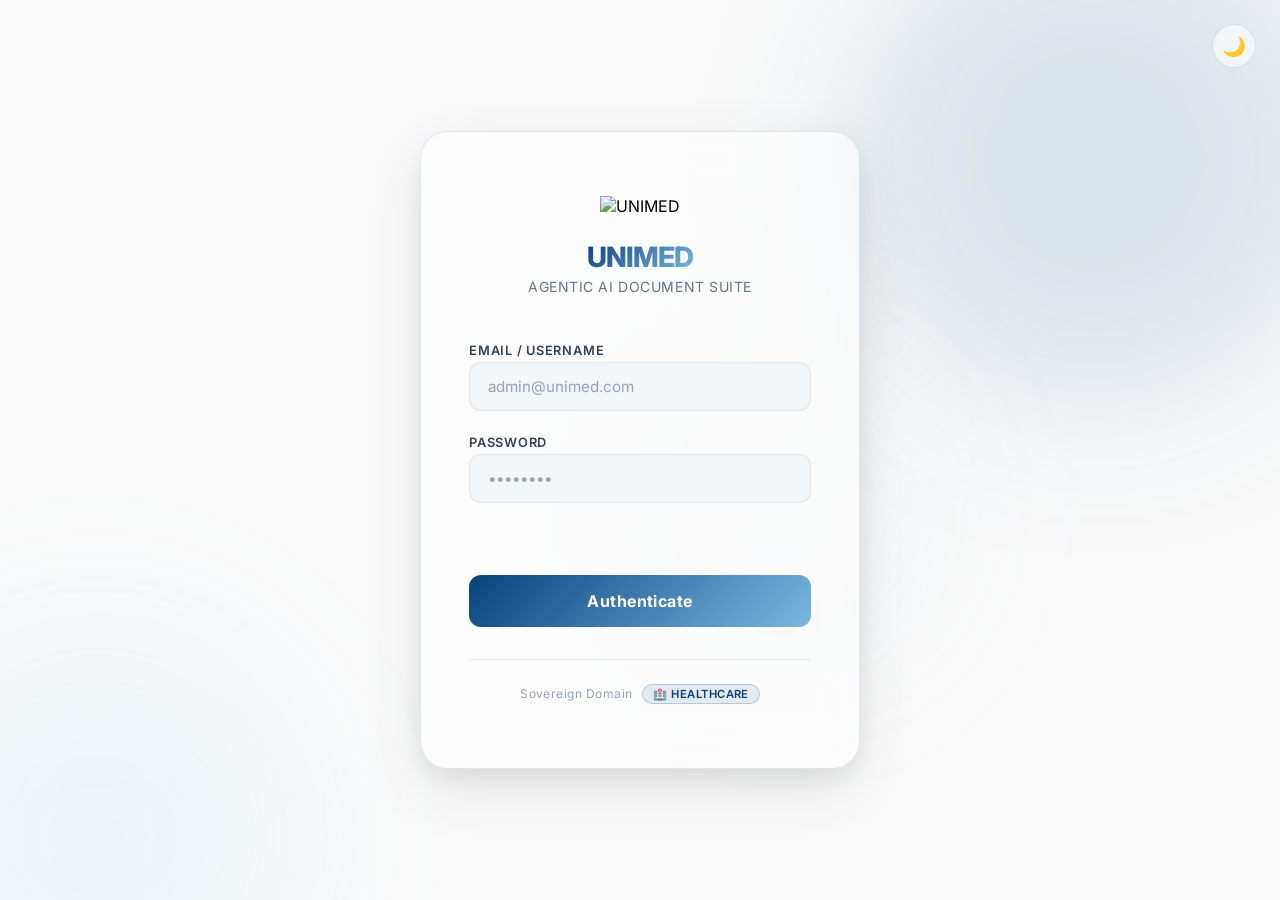
==== login.html @ e809a639 "UNIMED Agentic AI — Phase 3 UAT & Accuracy Tuning" ====
<!DOCTYPE html>
<html lang="en" dir="ltr" data-theme="dark">

<head>
    <meta charset="UTF-8">
    <meta name="viewport" content="width=device-width, initial-scale=1.0">
    <meta name="description" content="UNIMED Agentic AI — Secure Login Gateway for Document Integration Suite">
    <title>UNIMED — Secure Login</title>
    <link rel="icon" href="assets/unimed-logo-official.svg" type="image/svg+xml">
    <link rel="stylesheet" href="css/variables.css">
    <link rel="stylesheet" href="css/login.css">
    <style>
        *,
        *::before,
        *::after {
            margin: 0;
            padding: 0;
            box-sizing: border-box;
        }

        html {
            -webkit-font-smoothing: antialiased;
        }

        body {
            font-family: var(--font-primary);
        }
    </style>
</head>

<body>
    <!-- Theme Toggle -->
    <button class="login-theme-toggle" id="themeToggle" aria-label="Toggle theme">☀️</button>

    <div class="login-universe" id="loginUniverse">
        <!-- Animated Background Orbs -->
        <div class="login-orb login-orb--1"></div>
        <div class="login-orb login-orb--2"></div>
        <div class="login-orb login-orb--3"></div>

        <!-- Login Card -->
        <div class="login-card" data-domain="HEALTHCARE">
            <div class="login-brand">
                <img src="assets/unimed-logo-official.svg" alt="UNIMED" class="login-logo">
                <h1 class="login-title"><span data-i18n="loginTitle">UNIMED</span></h1>
                <p class="login-subtitle" data-i18n="loginSubtitle">Agentic AI Document Suite</p>
            </div>

            <form class="login-form" id="loginForm" autocomplete="off">
                <div class="form-group">
                    <label class="form-label" for="loginEmail" data-i18n="emailLabel">Email / Username</label>
                    <input class="form-input" type="text" id="loginEmail" placeholder="admin@unimed.com" required>
                </div>
                <div class="form-group">
                    <label class="form-label" for="loginPassword" data-i18n="passwordLabel">Password</label>
                    <input class="form-input" type="password" id="loginPassword" placeholder="••••••••" required>
                </div>

                <p class="login-error" id="loginError" data-i18n-error></p>

                <button class="login-btn" type="submit" id="loginBtn">
                    <span data-i18n="loginBtn">Authenticate</span>
                </button>
            </form>

            <div class="login-footer">
                <p class="login-footer-text">
                    <span data-i18n="domainLock">Sovereign Domain</span>
                    <span class="domain-badge">🏥 HEALTHCARE</span>
                </p>
            </div>
        </div>
    </div>

    <script src="js/ThemeEngine.js"></script>
    <script src="js/AuthGateway.js"></script>
    <script>
        // ── Initialize Theme ──
        ThemeEngine.init();

        document.getElementById('themeToggle').addEventListener('click', () => {
            ThemeEngine.toggle();
            document.getElementById('themeToggle').textContent = ThemeEngine.current() === 'dark' ? '☀️' : '🌙';
        });

        // Set initial icon
        document.getElementById('themeToggle').textContent = ThemeEngine.current() === 'dark' ? '☀️' : '🌙';

        // ── Login Handler ──
        document.getElementById('loginForm').addEventListener('submit', async (e) => {
            e.preventDefault();
            const email = document.getElementById('loginEmail').value.trim();
            const password = document.getElementById('loginPassword').value;
            const errorEl = document.getElementById('loginError');
            const btn = document.getElementById('loginBtn');

            errorEl.classList.remove('visible');
            btn.disabled = true;
            btn.querySelector('span').textContent = '⏳';

            // Simulate auth delay for premium feel
            await new Promise(r => setTimeout(r, 600));

            const result = AuthGateway.authenticate(email, password);

            if (result.success) {
                // Story-Flow exit transition
                const universe = document.getElementById('loginUniverse');
                universe.classList.add('story-exit');

                // Wait for animation to complete, then redirect
                await new Promise(r => setTimeout(r, 750));
                window.location.href = 'index.html';
            } else {
                errorEl.textContent = result.message;
                errorEl.classList.add('visible');
                btn.disabled = false;
                btn.querySelector('span').textContent = 'Authenticate';

                // Shake the card
                const card = document.querySelector('.login-card');
                card.style.animation = 'none';
                card.offsetHeight; // trigger reflow
                card.style.animation = 'shake 0.5s ease';
            }
        });
    </script>

    <style>
        @keyframes shake {

            0%,
            100% {
                transform: translateX(0);
            }

            20% {
                transform: translateX(-8px);
            }

            40% {
                transform: translateX(8px);
            }

            60% {
                transform: translateX(-4px);
            }

            80% {
                transform: translateX(4px);
            }
        }
    </style>
</body>

</html>
---- css/variables.css ----
/* ═══════════════════════════════════════════════════════════
   UNIMED AGENTIC AI — Design Token System
   Official Brand: United Medical Industries Co. Ltd.
   ═══════════════════════════════════════════════════════════ */

@import url('https://fonts.googleapis.com/css2?family=Inter:wght@300;400;500;600;700;800;900&family=Tajawal:wght@300;400;500;700;800&display=swap');

:root {
    /* ── UNIMED Brand Identity ── */
    --brand-primary: #07427D;
    --brand-primary-light: #0A5BA8;
    --brand-primary-dark: #053262;
    --brand-accent: #7AB8E1;
    --brand-accent-deep: #5A9BC7;
    --brand-muted: #A6C1D3;
    --brand-gold: #F59E0B;

    /* ── Legacy aliases (backwards compat) ── */
    --brand-teal: var(--brand-primary);
    --brand-teal-light: var(--brand-primary-light);
    --brand-teal-dark: var(--brand-primary-dark);
    --brand-emerald: var(--brand-accent);
    --brand-emerald-deep: var(--brand-accent-deep);
    --brand-cyan: var(--brand-muted);

    /* ── Healthcare Semantic ── */
    --health-pulse: #7AB8E1;
    --health-critical: #EF4444;
    --health-warning: #F59E0B;
    --health-info: #0A5BA8;
    --health-success: #22C55E;

    /* ── SAP Handshake States ── */
    --sap-idle: #6B7280;
    --sap-syncing: #3B82F6;
    --sap-connected: #22C55E;
    --sap-error: #EF4444;

    /* ── Typography ── */
    --font-primary: 'Inter', -apple-system, BlinkMacSystemFont, sans-serif;
    --font-arabic: 'Tajawal', 'Inter', sans-serif;
    --font-mono: 'JetBrains Mono', 'Fira Code', monospace;

    /* ── Spacing Scale ── */
    --space-xs: 0.25rem;
    --space-sm: 0.5rem;
    --space-md: 1rem;
    --space-lg: 1.5rem;
    --space-xl: 2rem;
    --space-2xl: 3rem;
    --space-3xl: 4rem;

    /* ── Border Radius ── */
    --radius-sm: 6px;
    --radius-md: 12px;
    --radius-lg: 20px;
    --radius-xl: 28px;
    --radius-full: 999px;

    /* ── Transitions ── */
    --transition-fast: 150ms cubic-bezier(0.4, 0, 0.2, 1);
    --transition-base: 250ms cubic-bezier(0.4, 0, 0.2, 1);
    --transition-smooth: 400ms cubic-bezier(0.16, 1, 0.3, 1);
    --transition-story: 800ms cubic-bezier(0.16, 1, 0.3, 1);

    /* ── Glass Effects ── */
    --glass-blur: blur(24px);
    --glass-blur-heavy: blur(40px);

    /* ── Z-Index Scale ── */
    --z-base: 1;
    --z-dropdown: 100;
    --z-sticky: 200;
    --z-overlay: 500;
    --z-modal: 1000;
    --z-toast: 1500;
}

/* ═══════════════════════════════════════
   LIGHT THEME (UNIMED Light)
   ═══════════════════════════════════════ */
[data-theme="light"] {
    --bg-primary: #FAFAFA;
    --bg-secondary: #F0F4F8;
    --bg-tertiary: #FFFFFF;
    --bg-card: rgba(255, 255, 255, 0.75);
    --bg-card-hover: rgba(255, 255, 255, 0.90);
    --bg-glass: rgba(255, 255, 255, 0.55);
    --bg-glass-border: rgba(7, 66, 125, 0.12);
    --bg-topbar: rgba(255, 255, 255, 0.80);
    --bg-input: rgba(240, 244, 248, 0.8);
    --bg-input-focus: rgba(255, 255, 255, 1);

    --text-primary: #0F172A;
    --text-secondary: #334155;
    --text-tertiary: #64748B;
    --text-muted: #94A3B8;
    --text-inverse: #FFFFFF;
    --text-brand: #07427D;

    --border-primary: rgba(7, 66, 125, 0.15);
    --border-secondary: rgba(15, 23, 42, 0.08);
    --border-focus: var(--brand-primary);

    --shadow-sm: 0 1px 3px rgba(0, 0, 0, 0.04), 0 1px 2px rgba(0, 0, 0, 0.03);
    --shadow-md: 0 4px 12px rgba(0, 0, 0, 0.06), 0 2px 4px rgba(0, 0, 0, 0.04);
    --shadow-lg: 0 12px 40px rgba(0, 0, 0, 0.08), 0 4px 12px rgba(0, 0, 0, 0.04);
    --shadow-xl: 0 20px 60px rgba(0, 0, 0, 0.10), 0 8px 24px rgba(0, 0, 0, 0.06);
    --shadow-glow: 0 0 40px rgba(7, 66, 125, 0.15);

    --orb-1: rgba(7, 66, 125, 0.12);
    --orb-2: rgba(122, 184, 225, 0.10);
    --orb-3: rgba(166, 193, 211, 0.08);

    --scrollbar-track: rgba(0, 0, 0, 0.03);
    --scrollbar-thumb: rgba(7, 66, 125, 0.2);
}

/* ═══════════════════════════════════════
   DARK THEME (UNIMED Dark)
   ═══════════════════════════════════════ */
[data-theme="dark"] {
    --bg-primary: #0A1628;
    --bg-secondary: #0F1E33;
    --bg-tertiary: #1A2D47;
    --bg-card: rgba(15, 30, 51, 0.60);
    --bg-card-hover: rgba(15, 30, 51, 0.80);
    --bg-glass: rgba(10, 22, 40, 0.55);
    --bg-glass-border: rgba(122, 184, 225, 0.18);
    --bg-topbar: rgba(10, 22, 40, 0.85);
    --bg-input: rgba(26, 45, 71, 0.6);
    --bg-input-focus: rgba(26, 45, 71, 0.9);

    --text-primary: #F1F5F9;
    --text-secondary: #CBD5E1;
    --text-tertiary: #94A3B8;
    --text-muted: #64748B;
    --text-inverse: #0F172A;
    --text-brand: #7AB8E1;

    --border-primary: rgba(122, 184, 225, 0.20);
    --border-secondary: rgba(241, 245, 249, 0.06);
    --border-focus: var(--brand-primary-light);

    --shadow-sm: 0 1px 3px rgba(0, 0, 0, 0.20), 0 1px 2px rgba(0, 0, 0, 0.15);
    --shadow-md: 0 4px 12px rgba(0, 0, 0, 0.25), 0 2px 4px rgba(0, 0, 0, 0.18);
    --shadow-lg: 0 12px 40px rgba(0, 0, 0, 0.30), 0 4px 12px rgba(0, 0, 0, 0.20);
    --shadow-xl: 0 20px 60px rgba(0, 0, 0, 0.40), 0 8px 24px rgba(0, 0, 0, 0.25);
    --shadow-glow: 0 0 60px rgba(7, 66, 125, 0.25);

    --orb-1: rgba(7, 66, 125, 0.10);
    --orb-2: rgba(122, 184, 225, 0.07);
    --orb-3: rgba(166, 193, 211, 0.05);

    --scrollbar-track: rgba(255, 255, 255, 0.02);
    --scrollbar-thumb: rgba(122, 184, 225, 0.3);
}

/* ═══════════════════════════════════════
   RTL Overrides
   ═══════════════════════════════════════ */
[dir="rtl"] {
    --font-primary: var(--font-arabic);
}
---- css/login.css ----
/* ═══════════════════════════════════════════════════════════
   UNIMED AGENTIC AI — Login Gateway
   Official Brand: United Medical Industries Co. Ltd.
   ═══════════════════════════════════════════════════════════ */

.login-universe {
    position: fixed;
    inset: 0;
    display: flex;
    align-items: center;
    justify-content: center;
    background: var(--bg-primary);
    overflow: hidden;
    font-family: var(--font-primary);
    transition: background var(--transition-smooth);
}

/* ── Animated Orbs ── */
.login-orb {
    position: absolute;
    border-radius: 50%;
    filter: blur(80px);
    pointer-events: none;
    will-change: transform;
}

.login-orb--1 {
    width: 500px;
    height: 500px;
    background: var(--orb-1);
    top: -10%;
    right: -5%;
    animation: orbFloat1 18s ease-in-out infinite;
}

.login-orb--2 {
    width: 400px;
    height: 400px;
    background: var(--orb-2);
    bottom: -15%;
    left: -8%;
    animation: orbFloat2 22s ease-in-out infinite;
}

.login-orb--3 {
    width: 300px;
    height: 300px;
    background: var(--orb-3);
    top: 40%;
    left: 50%;
    animation: orbFloat3 15s ease-in-out infinite;
}

@keyframes orbFloat1 {

    0%,
    100% {
        transform: translate(0, 0) scale(1);
    }

    33% {
        transform: translate(-60px, 40px) scale(1.1);
    }

    66% {
        transform: translate(30px, -30px) scale(0.95);
    }
}

@keyframes orbFloat2 {

    0%,
    100% {
        transform: translate(0, 0) scale(1);
    }

    33% {
        transform: translate(50px, -35px) scale(1.08);
    }

    66% {
        transform: translate(-40px, 25px) scale(0.92);
    }
}

@keyframes orbFloat3 {

    0%,
    100% {
        transform: translate(0, 0) scale(1);
    }

    50% {
        transform: translate(-30px, -50px) scale(1.15);
    }
}

/* ── Login Card ── */
.login-card {
    position: relative;
    z-index: var(--z-base);
    width: 100%;
    max-width: 440px;
    padding: var(--space-3xl) var(--space-2xl);
    background: var(--bg-glass);
    backdrop-filter: var(--glass-blur);
    -webkit-backdrop-filter: var(--glass-blur);
    border: 1px solid var(--bg-glass-border);
    border-radius: var(--radius-xl);
    box-shadow: var(--shadow-xl);
    animation: cardAppear 1s var(--transition-story) both;
}

@keyframes cardAppear {
    from {
        opacity: 0;
        transform: translateY(30px) scale(0.96);
    }

    to {
        opacity: 1;
        transform: translateY(0) scale(1);
    }
}

/* ── Brand Header ── */
.login-brand {
    text-align: center;
    margin-bottom: var(--space-2xl);
}

.login-logo {
    width: 200px;
    height: auto;
    margin: 0 auto var(--space-lg);
    animation: logoPulse 3s ease-in-out infinite;
}

@keyframes logoPulse {

    0%,
    100% {
        filter: drop-shadow(0 0 12px rgba(7, 66, 125, 0.3));
    }

    50% {
        filter: drop-shadow(0 0 24px rgba(7, 66, 125, 0.5));
    }
}

.login-title {
    font-size: 1.75rem;
    font-weight: 800;
    color: var(--text-primary);
    letter-spacing: -0.03em;
    margin-bottom: var(--space-xs);
}

.login-title span {
    background: linear-gradient(135deg, var(--brand-teal), var(--brand-emerald));
    -webkit-background-clip: text;
    -webkit-text-fill-color: transparent;
    background-clip: text;
}

.login-subtitle {
    font-size: 0.875rem;
    color: var(--text-tertiary);
    font-weight: 400;
    letter-spacing: 0.04em;
    text-transform: uppercase;
}

/* ── Form Fields ── */
.login-form {
    display: flex;
    flex-direction: column;
    gap: var(--space-lg);
}

.form-group {
    display: flex;
    flex-direction: column;
    gap: var(--space-xs);
}

.form-label {
    font-size: 0.8rem;
    font-weight: 600;
    color: var(--text-secondary);
    text-transform: uppercase;
    letter-spacing: 0.06em;
}

.form-input {
    width: 100%;
    padding: 14px 18px;
    background: var(--bg-input);
    border: 1.5px solid var(--border-secondary);
    border-radius: var(--radius-md);
    font-family: var(--font-primary);
    font-size: 0.95rem;
    color: var(--text-primary);
    outline: none;
    transition: all var(--transition-base);
    box-sizing: border-box;
}

.form-input::placeholder {
    color: var(--text-muted);
}

.form-input:focus {
    background: var(--bg-input-focus);
    border-color: var(--border-focus);
    box-shadow: 0 0 0 3px rgba(7, 66, 125, 0.12);
}

.form-input.error {
    border-color: var(--health-critical);
    box-shadow: 0 0 0 3px rgba(239, 68, 68, 0.12);
}

/* ── Submit Button ── */
.login-btn {
    position: relative;
    width: 100%;
    padding: 16px;
    margin-top: var(--space-sm);
    background: linear-gradient(135deg, var(--brand-teal), var(--brand-emerald));
    color: #FFFFFF;
    font-family: var(--font-primary);
    font-size: 1rem;
    font-weight: 700;
    letter-spacing: 0.03em;
    border: none;
    border-radius: var(--radius-md);
    cursor: pointer;
    overflow: hidden;
    transition: all var(--transition-base);
}

.login-btn::before {
    content: '';
    position: absolute;
    inset: 0;
    background: linear-gradient(135deg, var(--brand-teal-dark), var(--brand-emerald-deep));
    opacity: 0;
    transition: opacity var(--transition-base);
}

.login-btn:hover::before {
    opacity: 1;
}

.login-btn:hover {
    transform: translateY(-2px);
    box-shadow: 0 8px 25px rgba(7, 66, 125, 0.35);
}

.login-btn:active {
    transform: translateY(0);
}

.login-btn span {
    position: relative;
    z-index: 1;
}

.login-btn:disabled {
    opacity: 0.6;
    cursor: not-allowed;
    transform: none;
}

/* ── Error Message ── */
.login-error {
    text-align: center;
    font-size: 0.85rem;
    color: var(--health-critical);
    font-weight: 500;
    min-height: 1.2em;
    opacity: 0;
    transform: translateY(-4px);
    transition: all var(--transition-base);
}

.login-error.visible {
    opacity: 1;
    transform: translateY(0);
}

/* ── Footer ── */
.login-footer {
    text-align: center;
    margin-top: var(--space-xl);
    padding-top: var(--space-lg);
    border-top: 1px solid var(--border-secondary);
}

.login-footer-text {
    font-size: 0.75rem;
    color: var(--text-muted);
    letter-spacing: 0.04em;
}

.login-footer-text .domain-badge {
    display: inline-flex;
    align-items: center;
    gap: 4px;
    padding: 2px 10px;
    margin-left: 6px;
    background: rgba(7, 66, 125, 0.1);
    border: 1px solid rgba(7, 66, 125, 0.2);
    border-radius: var(--radius-full);
    color: var(--text-brand);
    font-weight: 600;
    font-size: 0.7rem;
    text-transform: uppercase;
}

/* ── Theme Toggle on Login ── */
.login-theme-toggle {
    position: fixed;
    top: var(--space-lg);
    right: var(--space-lg);
    z-index: var(--z-sticky);
    width: 44px;
    height: 44px;
    display: flex;
    align-items: center;
    justify-content: center;
    background: var(--bg-glass);
    backdrop-filter: var(--glass-blur);
    border: 1px solid var(--bg-glass-border);
    border-radius: var(--radius-full);
    cursor: pointer;
    font-size: 1.2rem;
    color: var(--text-secondary);
    transition: all var(--transition-base);
}

[dir="rtl"] .login-theme-toggle {
    right: auto;
    left: var(--space-lg);
}

.login-theme-toggle:hover {
    background: var(--bg-card-hover);
    transform: scale(1.08);
    box-shadow: var(--shadow-md);
}

/* ── Story-Flow Fade-Out ── */
.login-universe.story-exit {
    animation: storyFlowExit 800ms cubic-bezier(0.16, 1, 0.3, 1) forwards;
}

@keyframes storyFlowExit {
    0% {
        opacity: 1;
        filter: blur(0);
        transform: scale(1);
    }

    100% {
        opacity: 0;
        filter: blur(8px);
        transform: scale(1.04);
    }
}

/* ── Responsive ── */
@media (max-width: 520px) {
    .login-card {
        margin: var(--space-md);
        padding: var(--space-xl) var(--space-lg);
    }

    .login-title {
        font-size: 1.4rem;
    }
}
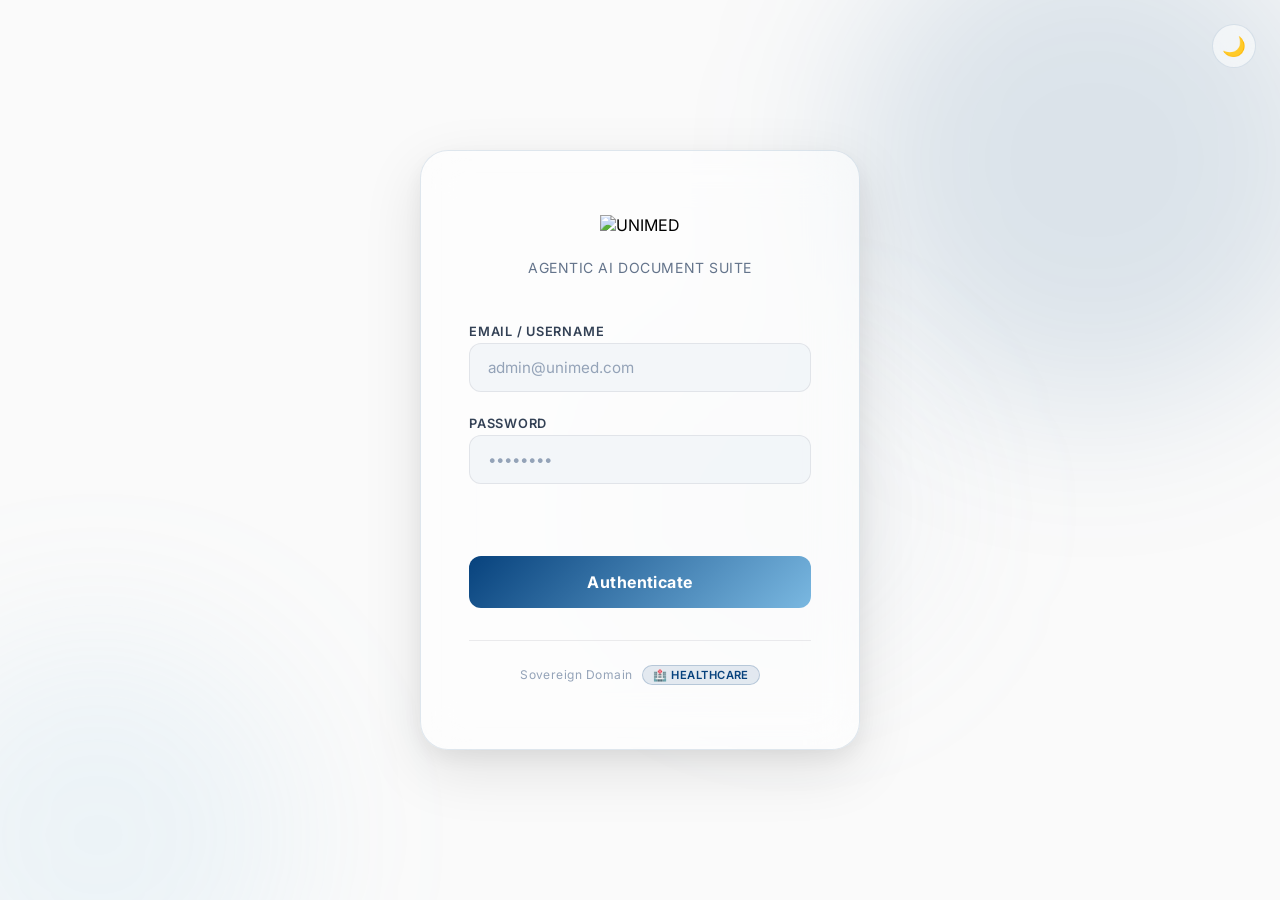
==== commit 980ae6b3: "Remove duplicate UNIMED text next to logo on login and dashboard" ====
--- a/login.html
+++ b/login.html
@@ -42,7 +42,6 @@
         <div class="login-card" data-domain="HEALTHCARE">
             <div class="login-brand">
                 <img src="assets/unimed-logo-official.svg" alt="UNIMED" class="login-logo">
-                <h1 class="login-title"><span data-i18n="loginTitle">UNIMED</span></h1>
                 <p class="login-subtitle" data-i18n="loginSubtitle">Agentic AI Document Suite</p>
             </div>
 
